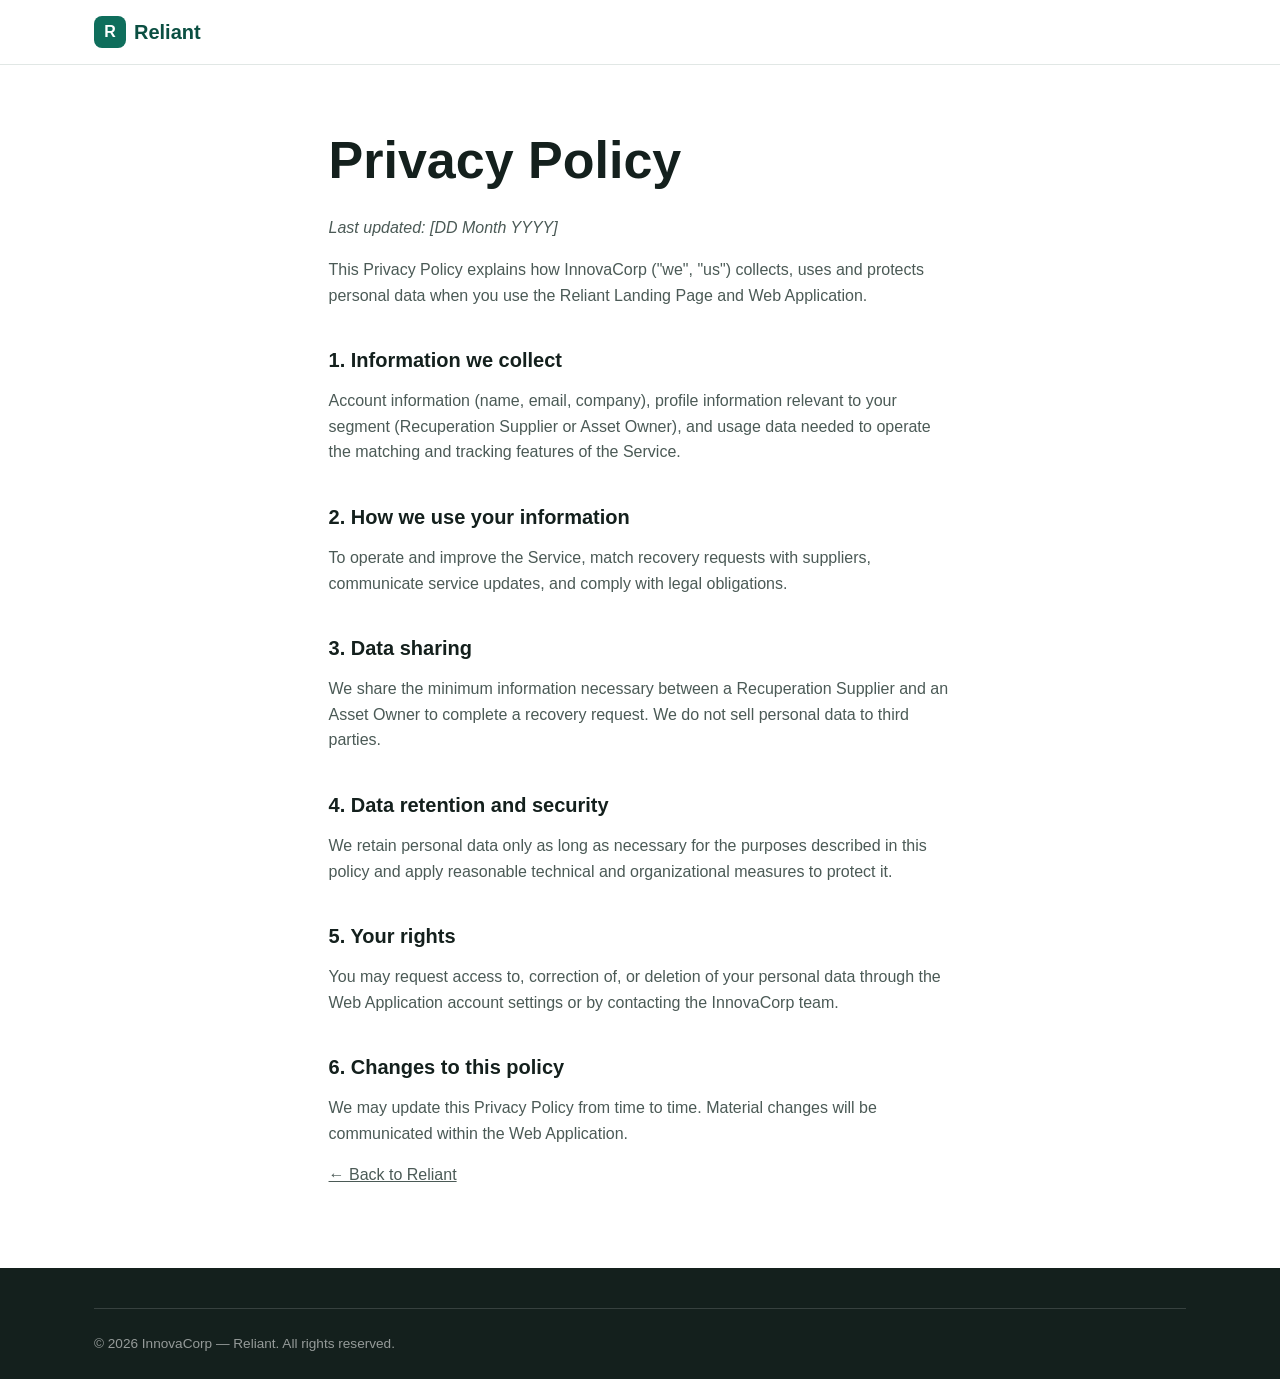
==== legal/privacy.html @ 4a05639f "chore: initialize Reliant landing page repository" ====
<!DOCTYPE html>
<html lang="en">
<head>
  <meta charset="UTF-8" />
  <meta name="viewport" content="width=device-width, initial-scale=1.0" />
  <title>Privacy Policy | Reliant</title>
  <meta name="description" content="Privacy Policy for Reliant, a product by InnovaCorp." />
  <link rel="icon" href="../assets/img/favicon.svg" type="image/svg+xml" />
  <link rel="stylesheet" href="../assets/css/styles.css" />
  <style>
    .legal-content { max-width: 70ch; margin-inline: auto; padding-block: var(--space-xl); }
    .legal-content h1 { margin-bottom: var(--space-md); }
    .legal-content h2 { font-size: 1.25rem; margin-top: var(--space-lg); }
  </style>
</head>
<body>
  <a class="skip-link" href="#main-content">Skip to main content</a>

  <header class="site-header" role="banner">
    <div class="container header-inner">
      <a href="../index.html" class="logo" aria-label="Reliant home">
        <span class="logo-mark" aria-hidden="true">R</span>
        <span class="logo-text">Reliant</span>
      </a>
    </div>
  </header>

  <main id="main-content" class="container">
    <article class="legal-content">
      <h1>Privacy Policy</h1>
      <p><em>Last updated: [DD Month YYYY]</em></p>

      <p>
        This Privacy Policy explains how InnovaCorp ("we", "us") collects, uses and protects
        personal data when you use the Reliant Landing Page and Web Application.
      </p>

      <h2>1. Information we collect</h2>
      <p>
        Account information (name, email, company), profile information relevant to your segment
        (Recuperation Supplier or Asset Owner), and usage data needed to operate the matching and
        tracking features of the Service.
      </p>

      <h2>2. How we use your information</h2>
      <p>
        To operate and improve the Service, match recovery requests with suppliers, communicate
        service updates, and comply with legal obligations.
      </p>

      <h2>3. Data sharing</h2>
      <p>
        We share the minimum information necessary between a Recuperation Supplier and an Asset
        Owner to complete a recovery request. We do not sell personal data to third parties.
      </p>

      <h2>4. Data retention and security</h2>
      <p>
        We retain personal data only as long as necessary for the purposes described in this
        policy and apply reasonable technical and organizational measures to protect it.
      </p>

      <h2>5. Your rights</h2>
      <p>
        You may request access to, correction of, or deletion of your personal data through the
        Web Application account settings or by contacting the InnovaCorp team.
      </p>

      <h2>6. Changes to this policy</h2>
      <p>
        We may update this Privacy Policy from time to time. Material changes will be
        communicated within the Web Application.
      </p>

      <p><a href="../index.html">&larr; Back to Reliant</a></p>
    </article>
  </main>

  <footer class="site-footer" role="contentinfo">
    <div class="container">
      <p class="footer-copyright">&copy; <span id="year"></span> InnovaCorp &mdash; Reliant. All rights reserved.</p>
    </div>
  </footer>

  <script src="../assets/js/script.js"></script>
</body>
</html>
---- assets/css/styles.css ----
/* =========================================================
   Reliant Landing Page — Styles
   Mobile-first, responsive CSS3
   ========================================================= */

:root {
  /* Color system */
  --color-primary: #0f6e5c;
  --color-primary-dark: #0b4f42;
  --color-primary-light: #e4f3ef;
  --color-accent: #f2a83c;
  --color-ink: #14201d;
  --color-ink-soft: #4b5a56;
  --color-surface: #ffffff;
  --color-surface-alt: #f6f8f7;
  --color-border: #e1e7e5;

  /* Typography */
  --font-base: -apple-system, BlinkMacSystemFont, "Segoe UI", Roboto, Helvetica, Arial, sans-serif;
  --fs-h1: clamp(2rem, 4vw + 1rem, 3.25rem);
  --fs-h2: clamp(1.6rem, 2vw + 1rem, 2.25rem);
  --fs-h3: 1.15rem;
  --fs-body: 1rem;

  /* Spacing */
  --space-xs: 0.5rem;
  --space-sm: 1rem;
  --space-md: 1.5rem;
  --space-lg: 2.5rem;
  --space-xl: 4rem;

  --radius: 12px;
  --shadow: 0 12px 30px rgba(15, 110, 92, 0.12);
}

/* ---------- Reset & base ---------- */
*,
*::before,
*::after {
  box-sizing: border-box;
}

html {
  scroll-behavior: smooth;
}

body {
  margin: 0;
  font-family: var(--font-base);
  font-size: var(--fs-body);
  color: var(--color-ink);
  background: var(--color-surface);
  line-height: 1.6;
}

img,
svg {
  max-width: 100%;
  display: block;
}

a {
  color: inherit;
}

ul {
  list-style: none;
  margin: 0;
  padding: 0;
}

h1,
h2,
h3 {
  line-height: 1.2;
  margin: 0 0 var(--space-sm);
}

h1 {
  font-size: var(--fs-h1);
}

h2 {
  font-size: var(--fs-h2);
}

h3 {
  font-size: var(--fs-h3);
}

p {
  margin: 0 0 var(--space-sm);
  color: var(--color-ink-soft);
}

.container {
  width: 100%;
  max-width: 1140px;
  margin-inline: auto;
  padding-inline: var(--space-md);
}

/* ---------- Accessibility helpers ---------- */
.skip-link {
  position: absolute;
  left: -999px;
  top: auto;
  background: var(--color-primary);
  color: #fff;
  padding: 0.75rem 1rem;
  border-radius: 0 0 8px 0;
  z-index: 1000;
}

.skip-link:focus {
  left: 0;
  top: 0;
}

:focus-visible {
  outline: 3px solid var(--color-accent);
  outline-offset: 2px;
}

/* ---------- Buttons ---------- */
.btn {
  display: inline-block;
  padding: 0.85rem 1.5rem;
  border-radius: 999px;
  font-weight: 600;
  text-decoration: none;
  transition: transform 0.15s ease, box-shadow 0.15s ease, background-color 0.15s ease;
  border: 2px solid transparent;
}

.btn-primary {
  background: var(--color-primary);
  color: #fff;
}

.btn-primary:hover {
  background: var(--color-primary-dark);
  transform: translateY(-1px);
}

.btn-secondary {
  background: transparent;
  color: var(--color-primary);
  border-color: var(--color-primary);
}

.btn-secondary:hover {
  background: var(--color-primary-light);
}

/* ---------- Header ---------- */
.site-header {
  position: sticky;
  top: 0;
  background: rgba(255, 255, 255, 0.92);
  backdrop-filter: blur(6px);
  border-bottom: 1px solid var(--color-border);
  z-index: 100;
}

.header-inner {
  display: flex;
  align-items: center;
  justify-content: space-between;
  padding-block: var(--space-sm);
  position: relative;
}

.logo {
  display: inline-flex;
  align-items: center;
  gap: 0.5rem;
  text-decoration: none;
  font-weight: 800;
  font-size: 1.25rem;
  color: var(--color-primary-dark);
}

.logo-mark {
  display: inline-flex;
  align-items: center;
  justify-content: center;
  width: 2rem;
  height: 2rem;
  border-radius: 8px;
  background: var(--color-primary);
  color: #fff;
  font-size: 1rem;
}

.nav-toggle {
  display: inline-flex;
  flex-direction: column;
  justify-content: center;
  gap: 5px;
  width: 40px;
  height: 40px;
  background: transparent;
  border: 1px solid var(--color-border);
  border-radius: 8px;
  cursor: pointer;
}

.nav-toggle-bar {
  width: 18px;
  height: 2px;
  background: var(--color-ink);
  margin-inline: auto;
  transition: transform 0.2s ease, opacity 0.2s ease;
}

.primary-nav {
  position: absolute;
  top: 100%;
  left: 0;
  right: 0;
  background: var(--color-surface);
  border-bottom: 1px solid var(--color-border);
  display: none;
  flex-direction: column;
  padding: var(--space-sm) var(--space-md) var(--space-md);
}

.primary-nav.is-open {
  display: flex;
}

.primary-nav ul {
  display: flex;
  flex-direction: column;
  gap: var(--space-sm);
  margin-bottom: var(--space-sm);
}

.primary-nav a:not(.btn) {
  text-decoration: none;
  color: var(--color-ink);
  font-weight: 500;
}

.nav-cta {
  align-self: flex-start;
}

/* ---------- Hero ---------- */
.hero {
  background: linear-gradient(180deg, var(--color-primary-light) 0%, #ffffff 70%);
  padding-block: var(--space-xl) var(--space-lg);
}

.hero-inner {
  display: grid;
  gap: var(--space-lg);
}

.eyebrow {
  text-transform: uppercase;
  letter-spacing: 0.08em;
  font-weight: 700;
  font-size: 0.8rem;
  color: var(--color-primary);
  margin-bottom: var(--space-xs);
}

.hero-subtitle {
  font-size: 1.05rem;
  max-width: 60ch;
}

.hero-actions {
  display: flex;
  flex-wrap: wrap;
  gap: var(--space-sm);
  margin-top: var(--space-md);
}

.hero-media {
  display: flex;
  flex-wrap: wrap;
  gap: var(--space-md);
}

.hero-card {
  background: var(--color-surface);
  border: 1px solid var(--color-border);
  border-radius: var(--radius);
  box-shadow: var(--shadow);
  padding: var(--space-md);
  flex: 1 1 200px;
}

.hero-card-label {
  display: block;
  font-size: 0.85rem;
  color: var(--color-ink-soft);
  margin-bottom: 0.25rem;
}

.hero-card-value {
  display: block;
  font-size: 1.75rem;
  font-weight: 800;
  color: var(--color-primary-dark);
}

/* ---------- Section shared ---------- */
section {
  padding-block: var(--space-xl);
}

.section-intro {
  max-width: 60ch;
  margin-bottom: var(--space-lg);
}

/* ---------- Value proposition ---------- */
.value-grid {
  display: grid;
  gap: var(--space-md);
  grid-template-columns: 1fr;
}

.value-card {
  background: var(--color-surface-alt);
  border-radius: var(--radius);
  padding: var(--space-lg);
  border: 1px solid var(--color-border);
}

.value-icon {
  display: inline-flex;
  align-items: center;
  justify-content: center;
  width: 3rem;
  height: 3rem;
  border-radius: 10px;
  background: var(--color-primary-light);
  color: var(--color-primary-dark);
  margin-bottom: var(--space-sm);
}

/* ---------- Segments ---------- */
.segments {
  background: var(--color-surface-alt);
}

.segment-grid {
  display: grid;
  gap: var(--space-md);
  grid-template-columns: 1fr;
}

.segment-card {
  background: var(--color-surface);
  border: 1px solid var(--color-border);
  border-radius: var(--radius);
  padding: var(--space-lg);
  box-shadow: var(--shadow);
  display: flex;
  flex-direction: column;
}

.segment-tag {
  display: inline-block;
  align-self: flex-start;
  background: var(--color-primary-light);
  color: var(--color-primary-dark);
  font-weight: 700;
  font-size: 0.75rem;
  text-transform: uppercase;
  letter-spacing: 0.05em;
  padding: 0.35rem 0.75rem;
  border-radius: 999px;
  margin-bottom: var(--space-sm);
}

.segment-benefits {
  margin-bottom: var(--space-md);
}

.segment-benefits li {
  position: relative;
  padding-left: 1.5rem;
  margin-bottom: 0.5rem;
  color: var(--color-ink-soft);
}

.segment-benefits li::before {
  content: "";
  position: absolute;
  left: 0;
  top: 0.55em;
  width: 8px;
  height: 8px;
  border-radius: 50%;
  background: var(--color-accent);
}

.segment-card .btn {
  margin-top: auto;
  align-self: flex-start;
}

.segment-card.is-highlighted {
  border-color: var(--color-accent);
  box-shadow: 0 0 0 3px rgba(242, 168, 60, 0.35), var(--shadow);
  transition: box-shadow 0.3s ease, border-color 0.3s ease;
}

/* ---------- How it works ---------- */
.steps {
  display: grid;
  gap: var(--space-md);
  grid-template-columns: 1fr;
  counter-reset: step;
}

.step {
  background: var(--color-surface-alt);
  border-radius: var(--radius);
  padding: var(--space-lg);
  border: 1px solid var(--color-border);
}

.step-number {
  display: inline-flex;
  align-items: center;
  justify-content: center;
  width: 2.25rem;
  height: 2.25rem;
  border-radius: 50%;
  background: var(--color-primary);
  color: #fff;
  font-weight: 700;
  margin-bottom: var(--space-sm);
}

/* ---------- Contact CTA ---------- */
.contact-cta {
  background: var(--color-primary-dark);
  color: #fff;
  text-align: center;
}

.contact-cta h2 {
  color: #fff;
}

.contact-cta p {
  color: rgba(255, 255, 255, 0.85);
}

.contact-cta-inner {
  display: flex;
  flex-direction: column;
  align-items: center;
}

.contact-cta .hero-actions {
  justify-content: center;
}

.contact-cta .btn-secondary {
  color: #fff;
  border-color: #fff;
}

.contact-cta .btn-secondary:hover {
  background: rgba(255, 255, 255, 0.12);
}

/* ---------- Footer ---------- */
.site-footer {
  background: var(--color-ink);
  color: rgba(255, 255, 255, 0.75);
  padding-block: var(--space-lg) var(--space-md);
}

.footer-inner {
  display: grid;
  gap: var(--space-lg);
  margin-bottom: var(--space-md);
}

.footer-brand {
  display: flex;
  flex-wrap: wrap;
  align-items: center;
  gap: 0.5rem;
  color: #fff;
  font-weight: 700;
}

.footer-brand p {
  width: 100%;
  color: rgba(255, 255, 255, 0.6);
  font-weight: 400;
  margin: 0;
}

.footer-nav ul,
.footer-legal ul {
  display: flex;
  flex-direction: column;
  gap: 0.5rem;
}

.footer-nav a,
.footer-legal a {
  text-decoration: none;
  color: rgba(255, 255, 255, 0.75);
}

.footer-nav a:hover,
.footer-legal a:hover {
  color: #fff;
}

.footer-copyright {
  border-top: 1px solid rgba(255, 255, 255, 0.15);
  padding-top: var(--space-md);
  font-size: 0.85rem;
  margin: 0;
  color: rgba(255, 255, 255, 0.55);
}

/* =========================================================
   Responsive breakpoints
   ========================================================= */

@media (min-width: 640px) {
  .value-grid {
    grid-template-columns: repeat(2, 1fr);
  }

  .steps {
    grid-template-columns: repeat(2, 1fr);
  }
}

@media (min-width: 768px) {
  .nav-toggle {
    display: none;
  }

  .primary-nav {
    position: static;
    display: flex !important;
    flex-direction: row;
    align-items: center;
    gap: var(--space-lg);
    background: transparent;
    border: none;
    padding: 0;
  }

  .primary-nav ul {
    flex-direction: row;
    margin-bottom: 0;
  }

  .footer-inner {
    grid-template-columns: 2fr 1fr 1fr;
  }
}

@media (min-width: 900px) {
  .hero-inner {
    grid-template-columns: 1.1fr 0.9fr;
    align-items: center;
  }

  .value-grid {
    grid-template-columns: repeat(3, 1fr);
  }

  .segment-grid {
    grid-template-columns: repeat(2, 1fr);
  }

  .steps {
    grid-template-columns: repeat(4, 1fr);
  }
}
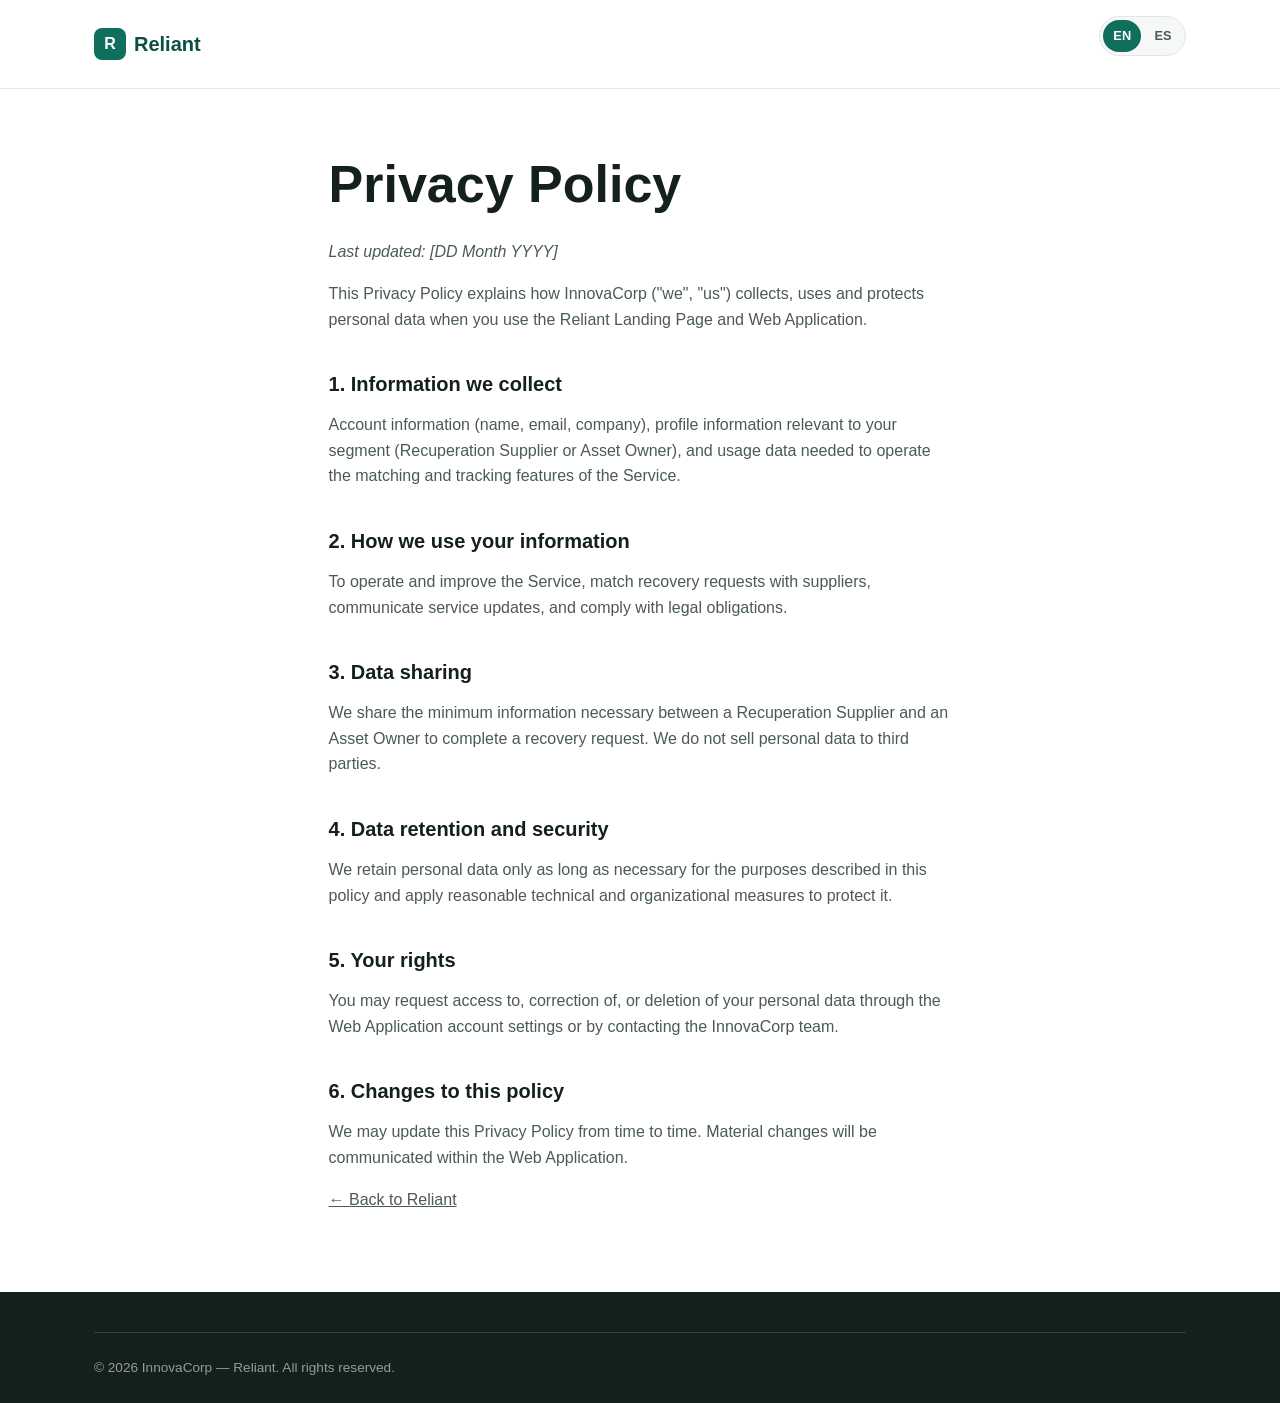
==== commit 9edfcb8b: "feat(i18n): add English and Spanish internationalization" ====
--- a/legal/privacy.html
+++ b/legal/privacy.html
@@ -3,8 +3,8 @@
 <head>
   <meta charset="UTF-8" />
   <meta name="viewport" content="width=device-width, initial-scale=1.0" />
-  <title>Privacy Policy | Reliant</title>
-  <meta name="description" content="Privacy Policy for Reliant, a product by InnovaCorp." />
+  <title data-i18n="meta.privacy.title">Privacy Policy | Reliant</title>
+  <meta name="description" data-i18n-content="meta.privacy.description" content="Privacy Policy for Reliant, a product by InnovaCorp." />
   <link rel="icon" href="../assets/img/favicon.svg" type="image/svg+xml" />
   <link rel="stylesheet" href="../assets/css/styles.css" />
   <style>
@@ -14,74 +14,79 @@
   </style>
 </head>
 <body>
-  <a class="skip-link" href="#main-content">Skip to main content</a>
+  <a class="skip-link" href="#main-content" data-i18n="accessibility.skip">Skip to main content</a>
 
   <header class="site-header" role="banner">
     <div class="container header-inner">
-      <a href="../index.html" class="logo" aria-label="Reliant home">
+      <a href="../index.html" class="logo" aria-label="Reliant home" data-i18n-aria-label="accessibility.home">
         <span class="logo-mark" aria-hidden="true">R</span>
         <span class="logo-text">Reliant</span>
       </a>
+      <div class="language-switcher" role="group" aria-label="Language selector" data-i18n-aria-label="accessibility.language">
+        <button type="button" data-language="en" aria-pressed="false">EN</button>
+        <button type="button" data-language="es" aria-pressed="false">ES</button>
+      </div>
     </div>
   </header>
 
   <main id="main-content" class="container">
     <article class="legal-content">
-      <h1>Privacy Policy</h1>
-      <p><em>Last updated: [DD Month YYYY]</em></p>
+      <h1 data-i18n="privacy.title">Privacy Policy</h1>
+      <p><em data-i18n="legal.updated">Last updated: [DD Month YYYY]</em></p>
 
-      <p>
+      <p data-i18n="privacy.intro">
         This Privacy Policy explains how InnovaCorp ("we", "us") collects, uses and protects
         personal data when you use the Reliant Landing Page and Web Application.
       </p>
 
-      <h2>1. Information we collect</h2>
-      <p>
+      <h2 data-i18n="privacy.section1.title">1. Information we collect</h2>
+      <p data-i18n="privacy.section1.body">
         Account information (name, email, company), profile information relevant to your segment
         (Recuperation Supplier or Asset Owner), and usage data needed to operate the matching and
         tracking features of the Service.
       </p>
 
-      <h2>2. How we use your information</h2>
-      <p>
+      <h2 data-i18n="privacy.section2.title">2. How we use your information</h2>
+      <p data-i18n="privacy.section2.body">
         To operate and improve the Service, match recovery requests with suppliers, communicate
         service updates, and comply with legal obligations.
       </p>
 
-      <h2>3. Data sharing</h2>
-      <p>
+      <h2 data-i18n="privacy.section3.title">3. Data sharing</h2>
+      <p data-i18n="privacy.section3.body">
         We share the minimum information necessary between a Recuperation Supplier and an Asset
         Owner to complete a recovery request. We do not sell personal data to third parties.
       </p>
 
-      <h2>4. Data retention and security</h2>
-      <p>
+      <h2 data-i18n="privacy.section4.title">4. Data retention and security</h2>
+      <p data-i18n="privacy.section4.body">
         We retain personal data only as long as necessary for the purposes described in this
         policy and apply reasonable technical and organizational measures to protect it.
       </p>
 
-      <h2>5. Your rights</h2>
-      <p>
+      <h2 data-i18n="privacy.section5.title">5. Your rights</h2>
+      <p data-i18n="privacy.section5.body">
         You may request access to, correction of, or deletion of your personal data through the
         Web Application account settings or by contacting the InnovaCorp team.
       </p>
 
-      <h2>6. Changes to this policy</h2>
-      <p>
+      <h2 data-i18n="privacy.section6.title">6. Changes to this policy</h2>
+      <p data-i18n="privacy.section6.body">
         We may update this Privacy Policy from time to time. Material changes will be
         communicated within the Web Application.
       </p>
 
-      <p><a href="../index.html">&larr; Back to Reliant</a></p>
+      <p><a href="../index.html" data-i18n="legal.back">&larr; Back to Reliant</a></p>
     </article>
   </main>
 
   <footer class="site-footer" role="contentinfo">
     <div class="container">
-      <p class="footer-copyright">&copy; <span id="year"></span> InnovaCorp &mdash; Reliant. All rights reserved.</p>
+      <p class="footer-copyright">&copy; <span id="year"></span> <span data-i18n="footer.copyright">InnovaCorp &mdash; Reliant. All rights reserved.</span></p>
     </div>
   </footer>
 
+  <script src="../assets/js/i18n.js"></script>
   <script src="../assets/js/script.js"></script>
 </body>
 </html>
--- a/assets/css/styles.css
+++ b/assets/css/styles.css
@@ -245,6 +245,40 @@
 
 .nav-cta {
   align-self: flex-start;
+}
+
+.language-switcher {
+  display: inline-flex;
+  align-items: center;
+  gap: 0.2rem;
+  width: fit-content;
+  margin-bottom: var(--space-sm);
+  padding: 0.2rem;
+  background: var(--color-surface-alt);
+  border: 1px solid var(--color-border);
+  border-radius: 999px;
+}
+
+.language-switcher button {
+  min-width: 2.35rem;
+  padding: 0.35rem 0.55rem;
+  border: 0;
+  border-radius: 999px;
+  background: transparent;
+  color: var(--color-ink-soft);
+  font: inherit;
+  font-size: 0.8rem;
+  font-weight: 700;
+  cursor: pointer;
+}
+
+.language-switcher button:hover {
+  color: var(--color-primary-dark);
+}
+
+.language-switcher button.is-active {
+  background: var(--color-primary);
+  color: #fff;
 }
 
 /* ---------- Hero ---------- */
@@ -564,6 +598,10 @@
     margin-bottom: 0;
   }
 
+  .primary-nav .language-switcher {
+    margin-bottom: 0;
+  }
+
   .footer-inner {
     grid-template-columns: 2fr 1fr 1fr;
   }
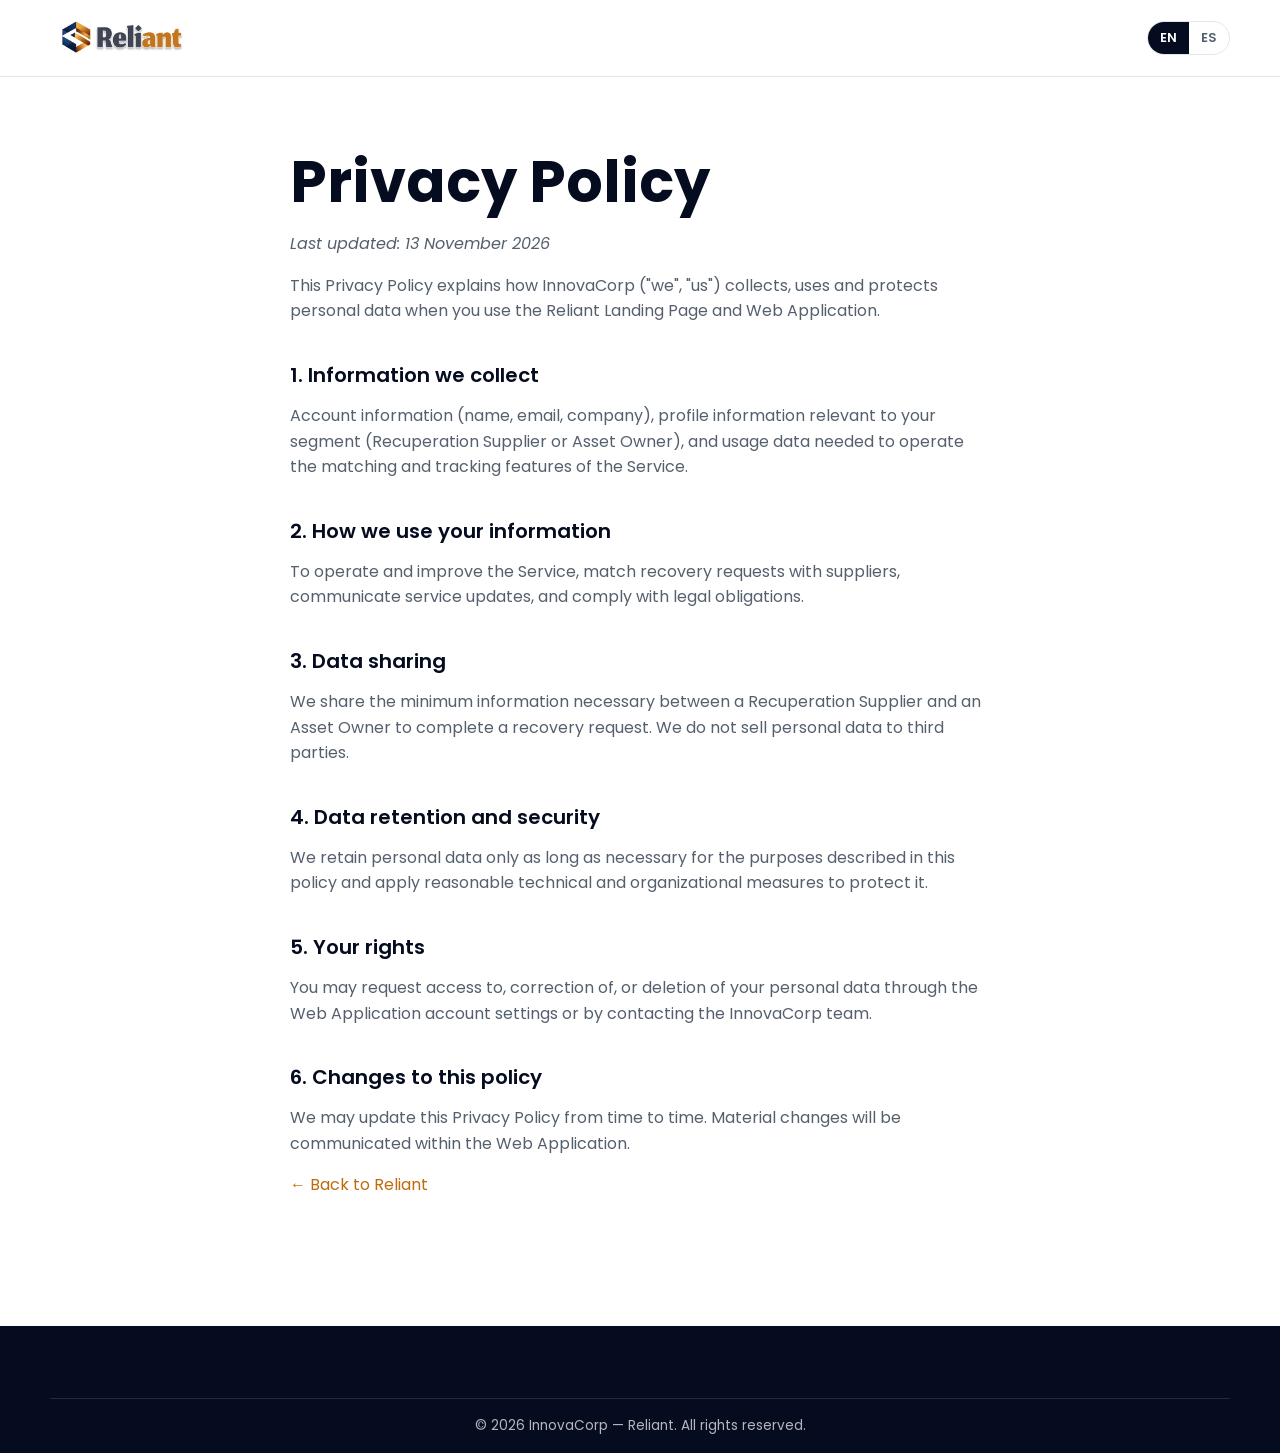
==== commit 60a2430e: "feat(landing): redesign landing page with InnovaCorp visual identity - Poppins typography, navy/oran" ====
--- a/legal/privacy.html
+++ b/legal/privacy.html
@@ -6,12 +6,8 @@
   <title data-i18n="meta.privacy.title">Privacy Policy | Reliant</title>
   <meta name="description" data-i18n-content="meta.privacy.description" content="Privacy Policy for Reliant, a product by InnovaCorp." />
   <link rel="icon" href="../assets/img/favicon.svg" type="image/svg+xml" />
+  <link href="https://fonts.googleapis.com/css2?family=Poppins:wght@300;400;500;600;700&display=swap" rel="stylesheet" />
   <link rel="stylesheet" href="../assets/css/styles.css" />
-  <style>
-    .legal-content { max-width: 70ch; margin-inline: auto; padding-block: var(--space-xl); }
-    .legal-content h1 { margin-bottom: var(--space-md); }
-    .legal-content h2 { font-size: 1.25rem; margin-top: var(--space-lg); }
-  </style>
 </head>
 <body>
   <a class="skip-link" href="#main-content" data-i18n="accessibility.skip">Skip to main content</a>
@@ -19,8 +15,7 @@
   <header class="site-header" role="banner">
     <div class="container header-inner">
       <a href="../index.html" class="logo" aria-label="Reliant home" data-i18n-aria-label="accessibility.home">
-        <span class="logo-mark" aria-hidden="true">R</span>
-        <span class="logo-text">Reliant</span>
+        <img src="../assets/img/logo.png" alt="Reliant" class="logo-img" width="150" height="46" />
       </a>
       <div class="language-switcher" role="group" aria-label="Language selector" data-i18n-aria-label="accessibility.language">
         <button type="button" data-language="en" aria-pressed="false">EN</button>
@@ -81,7 +76,7 @@
   </main>
 
   <footer class="site-footer" role="contentinfo">
-    <div class="container">
+    <div class="container footer-bottom">
       <p class="footer-copyright">&copy; <span id="year"></span> <span data-i18n="footer.copyright">InnovaCorp &mdash; Reliant. All rights reserved.</span></p>
     </div>
   </footer>
--- a/assets/css/styles.css
+++ b/assets/css/styles.css
@@ -1,627 +1,329 @@
 /* =========================================================
-   Reliant Landing Page — Styles
-   Mobile-first, responsive CSS3
+   Reliant Landing Page — styles.css
+   Visual identity: Poppins, navy (#060C1F) + orange (#BF6B0C)
    ========================================================= */
 
 :root {
-  /* Color system */
-  --color-primary: #0f6e5c;
-  --color-primary-dark: #0b4f42;
-  --color-primary-light: #e4f3ef;
-  --color-accent: #f2a83c;
-  --color-ink: #14201d;
-  --color-ink-soft: #4b5a56;
+  --color-primary: #060c1f;
+  --color-primary-soft: #0f1a3a;
+  --color-accent: #bf6b0c;
+  --color-accent-dark: #9a5609;
+  --color-accent-light: #fdf3e6;
+  --color-ink: #222222;
+  --color-ink-soft: #55606e;
   --color-surface: #ffffff;
-  --color-surface-alt: #f6f8f7;
-  --color-border: #e1e7e5;
-
-  /* Typography */
-  --font-base: -apple-system, BlinkMacSystemFont, "Segoe UI", Roboto, Helvetica, Arial, sans-serif;
-  --fs-h1: clamp(2rem, 4vw + 1rem, 3.25rem);
-  --fs-h2: clamp(1.6rem, 2vw + 1rem, 2.25rem);
+  --color-surface-alt: #f4f5f8;
+  --color-border: #e3e6ec;
+
+  --font-base: "Poppins", -apple-system, BlinkMacSystemFont, "Segoe UI", Roboto, Helvetica, Arial, sans-serif;
+  --fs-h1: clamp(2.2rem, 4.2vw + 1rem, 3.6rem);
+  --fs-h2: clamp(1.6rem, 2vw + 1rem, 2.35rem);
   --fs-h3: 1.15rem;
   --fs-body: 1rem;
 
-  /* Spacing */
   --space-xs: 0.5rem;
   --space-sm: 1rem;
   --space-md: 1.5rem;
   --space-lg: 2.5rem;
-  --space-xl: 4rem;
-
-  --radius: 12px;
-  --shadow: 0 12px 30px rgba(15, 110, 92, 0.12);
+  --space-xl: 4.5rem;
+
+  --radius: 16px;
+  --radius-sm: 10px;
+  --shadow: 0 10px 30px rgba(6, 12, 31, 0.12);
+  --shadow-soft: 0 4px 14px rgba(6, 12, 31, 0.08);
+  --header-height: 76px;
 }
 
 /* ---------- Reset & base ---------- */
 *,
 *::before,
-*::after {
-  box-sizing: border-box;
-}
-
-html {
-  scroll-behavior: smooth;
-}
+*::after { box-sizing: border-box; }
+
+html { scroll-behavior: smooth; scroll-padding-top: calc(var(--header-height) + 12px); }
 
 body {
   margin: 0;
   font-family: var(--font-base);
   font-size: var(--fs-body);
+  line-height: 1.6;
   color: var(--color-ink);
   background: var(--color-surface);
-  line-height: 1.6;
-}
-
-img,
-svg {
-  max-width: 100%;
-  display: block;
-}
-
-a {
-  color: inherit;
-}
-
-ul {
-  list-style: none;
-  margin: 0;
-  padding: 0;
-}
-
-h1,
-h2,
-h3 {
-  line-height: 1.2;
-  margin: 0 0 var(--space-sm);
-}
-
-h1 {
-  font-size: var(--fs-h1);
-}
-
-h2 {
-  font-size: var(--fs-h2);
-}
-
-h3 {
-  font-size: var(--fs-h3);
-}
-
-p {
-  margin: 0 0 var(--space-sm);
-  color: var(--color-ink-soft);
-}
-
-.container {
-  width: 100%;
-  max-width: 1140px;
-  margin-inline: auto;
-  padding-inline: var(--space-md);
-}
-
-/* ---------- Accessibility helpers ---------- */
+  -webkit-font-smoothing: antialiased;
+}
+
+img { max-width: 100%; height: auto; display: block; }
+a { color: var(--color-accent); text-decoration: none; }
+a:hover { color: var(--color-accent-dark); }
+ul, ol { margin: 0; padding: 0; }
+
+h1, h2, h3 { margin: 0 0 var(--space-sm); line-height: 1.15; color: var(--color-primary); font-weight: 600; }
+h1 { font-size: var(--fs-h1); font-weight: 700; }
+h2 { font-size: var(--fs-h2); }
+h3 { font-size: var(--fs-h3); }
+p { margin: 0 0 var(--space-sm); color: var(--color-ink-soft); }
+
+.container { width: min(1180px, 100% - 2rem); margin-inline: auto; }
+
+/* ---------- Accessibility ---------- */
 .skip-link {
-  position: absolute;
-  left: -999px;
-  top: auto;
-  background: var(--color-primary);
-  color: #fff;
-  padding: 0.75rem 1rem;
-  border-radius: 0 0 8px 0;
-  z-index: 1000;
-}
-
-.skip-link:focus {
-  left: 0;
-  top: 0;
-}
-
-:focus-visible {
-  outline: 3px solid var(--color-accent);
-  outline-offset: 2px;
-}
+  position: absolute; top: -100px; left: 1rem;
+  background: var(--color-primary); color: #fff;
+  padding: 0.6rem 1rem; border-radius: var(--radius-sm); z-index: 1000;
+}
+.skip-link:focus { top: 1rem; color: #fff; }
+:focus-visible { outline: 3px solid var(--color-accent); outline-offset: 3px; }
 
 /* ---------- Buttons ---------- */
 .btn {
-  display: inline-block;
-  padding: 0.85rem 1.5rem;
-  border-radius: 999px;
-  font-weight: 600;
-  text-decoration: none;
-  transition: transform 0.15s ease, box-shadow 0.15s ease, background-color 0.15s ease;
-  border: 2px solid transparent;
-}
-
-.btn-primary {
-  background: var(--color-primary);
-  color: #fff;
-}
-
-.btn-primary:hover {
-  background: var(--color-primary-dark);
-  transform: translateY(-1px);
-}
-
-.btn-secondary {
-  background: transparent;
-  color: var(--color-primary);
-  border-color: var(--color-primary);
-}
-
-.btn-secondary:hover {
-  background: var(--color-primary-light);
-}
+  display: inline-flex; align-items: center; justify-content: center; gap: 0.5rem;
+  padding: 0.85rem 1.6rem; border-radius: 14px; font-weight: 600; font-size: 0.98rem;
+  border: 2px solid transparent; cursor: pointer; transition: transform 0.2s, box-shadow 0.2s, background 0.2s, color 0.2s;
+  text-align: center;
+}
+.btn:hover { transform: translateY(-2px); }
+.btn-sm { padding: 0.55rem 1.1rem; font-size: 0.9rem; border-radius: 12px; }
+.btn-primary { background: var(--color-primary); color: #fff; box-shadow: var(--shadow-soft); }
+.btn-primary:hover { background: var(--color-primary-soft); color: #fff; box-shadow: var(--shadow); }
+.btn-outline { background: transparent; color: var(--color-primary); border-color: var(--color-primary); }
+.btn-outline:hover { background: var(--color-primary); color: #fff; }
+.btn-ghost { background: transparent; color: var(--color-primary); }
+.btn-ghost:hover { color: var(--color-accent); }
+.btn-light { background: #fff; color: var(--color-primary); }
+.btn-light:hover { background: var(--color-accent-light); color: var(--color-primary); }
 
 /* ---------- Header ---------- */
 .site-header {
-  position: sticky;
-  top: 0;
-  background: rgba(255, 255, 255, 0.92);
-  backdrop-filter: blur(6px);
+  position: sticky; top: 0; z-index: 100;
+  background: rgba(255, 255, 255, 0.96); backdrop-filter: blur(8px);
   border-bottom: 1px solid var(--color-border);
-  z-index: 100;
-}
-
-.header-inner {
-  display: flex;
-  align-items: center;
-  justify-content: space-between;
-  padding-block: var(--space-sm);
-  position: relative;
-}
-
-.logo {
-  display: inline-flex;
-  align-items: center;
-  gap: 0.5rem;
-  text-decoration: none;
-  font-weight: 800;
-  font-size: 1.25rem;
-  color: var(--color-primary-dark);
-}
-
+}
+.header-inner { min-height: var(--header-height); display: flex; align-items: center; justify-content: space-between; gap: var(--space-md); }
+.logo { display: inline-flex; align-items: center; gap: 0.6rem; color: var(--color-primary); font-weight: 700; }
+.logo-img { width: 150px; height: auto; }
 .logo-mark {
-  display: inline-flex;
-  align-items: center;
-  justify-content: center;
-  width: 2rem;
-  height: 2rem;
-  border-radius: 8px;
-  background: var(--color-primary);
-  color: #fff;
-  font-size: 1rem;
-}
-
-.nav-toggle {
-  display: inline-flex;
-  flex-direction: column;
-  justify-content: center;
-  gap: 5px;
-  width: 40px;
-  height: 40px;
-  background: transparent;
-  border: 1px solid var(--color-border);
-  border-radius: 8px;
-  cursor: pointer;
-}
-
-.nav-toggle-bar {
-  width: 18px;
-  height: 2px;
-  background: var(--color-ink);
-  margin-inline: auto;
-  transition: transform 0.2s ease, opacity 0.2s ease;
-}
-
-.primary-nav {
-  position: absolute;
-  top: 100%;
-  left: 0;
-  right: 0;
-  background: var(--color-surface);
-  border-bottom: 1px solid var(--color-border);
-  display: none;
-  flex-direction: column;
-  padding: var(--space-sm) var(--space-md) var(--space-md);
-}
-
-.primary-nav.is-open {
-  display: flex;
-}
-
-.primary-nav ul {
-  display: flex;
-  flex-direction: column;
-  gap: var(--space-sm);
-  margin-bottom: var(--space-sm);
-}
-
-.primary-nav a:not(.btn) {
-  text-decoration: none;
-  color: var(--color-ink);
-  font-weight: 500;
-}
-
-.nav-cta {
-  align-self: flex-start;
-}
-
-.language-switcher {
-  display: inline-flex;
-  align-items: center;
-  gap: 0.2rem;
-  width: fit-content;
-  margin-bottom: var(--space-sm);
-  padding: 0.2rem;
-  background: var(--color-surface-alt);
-  border: 1px solid var(--color-border);
-  border-radius: 999px;
-}
-
+  display: inline-grid; place-items: center; width: 38px; height: 38px; border-radius: 10px;
+  background: var(--color-primary); color: #fff; font-weight: 700;
+}
+.logo-text { font-size: 1.25rem; letter-spacing: 0.01em; }
+
+.primary-nav { display: flex; align-items: center; gap: var(--space-lg); }
+.nav-list { display: flex; gap: 1.8rem; list-style: none; }
+.nav-list a { color: var(--color-ink); font-weight: 500; font-size: 0.98rem; position: relative; }
+.nav-list a::after {
+  content: ""; position: absolute; left: 0; right: 0; bottom: -6px; height: 2px;
+  background: var(--color-accent); transform: scaleX(0); transition: transform 0.2s; transform-origin: left;
+}
+.nav-list a:hover { color: var(--color-primary); }
+.nav-list a:hover::after { transform: scaleX(1); }
+.nav-actions { display: flex; align-items: center; gap: 0.75rem; }
+
+.language-switcher { display: inline-flex; border: 1px solid var(--color-border); border-radius: 999px; overflow: hidden; }
 .language-switcher button {
-  min-width: 2.35rem;
-  padding: 0.35rem 0.55rem;
-  border: 0;
-  border-radius: 999px;
-  background: transparent;
-  color: var(--color-ink-soft);
-  font: inherit;
-  font-size: 0.8rem;
-  font-weight: 700;
-  cursor: pointer;
-}
-
-.language-switcher button:hover {
-  color: var(--color-primary-dark);
-}
-
-.language-switcher button.is-active {
-  background: var(--color-primary);
-  color: #fff;
-}
+  border: 0; background: transparent; padding: 0.35rem 0.75rem; font: inherit; font-size: 0.8rem; font-weight: 600;
+  color: var(--color-ink-soft); cursor: pointer;
+}
+.language-switcher button.is-active { background: var(--color-primary); color: #fff; }
+
+.nav-toggle { display: none; background: none; border: 0; padding: 0.5rem; cursor: pointer; }
+.nav-toggle span { display: block; width: 26px; height: 3px; margin: 5px 0; background: var(--color-primary); border-radius: 2px; }
 
 /* ---------- Hero ---------- */
-.hero {
-  background: linear-gradient(180deg, var(--color-primary-light) 0%, #ffffff 70%);
-  padding-block: var(--space-xl) var(--space-lg);
-}
-
-.hero-inner {
-  display: grid;
-  gap: var(--space-lg);
-}
-
-.eyebrow {
-  text-transform: uppercase;
-  letter-spacing: 0.08em;
-  font-weight: 700;
-  font-size: 0.8rem;
-  color: var(--color-primary);
-  margin-bottom: var(--space-xs);
-}
-
-.hero-subtitle {
-  font-size: 1.05rem;
-  max-width: 60ch;
-}
-
-.hero-actions {
-  display: flex;
-  flex-wrap: wrap;
-  gap: var(--space-sm);
-  margin-top: var(--space-md);
-}
-
-.hero-media {
-  display: flex;
-  flex-wrap: wrap;
-  gap: var(--space-md);
-}
-
-.hero-card {
-  background: var(--color-surface);
-  border: 1px solid var(--color-border);
-  border-radius: var(--radius);
-  box-shadow: var(--shadow);
-  padding: var(--space-md);
-  flex: 1 1 200px;
-}
-
-.hero-card-label {
-  display: block;
-  font-size: 0.85rem;
-  color: var(--color-ink-soft);
-  margin-bottom: 0.25rem;
-}
-
-.hero-card-value {
-  display: block;
-  font-size: 1.75rem;
-  font-weight: 800;
-  color: var(--color-primary-dark);
-}
-
-/* ---------- Section shared ---------- */
-section {
-  padding-block: var(--space-xl);
-}
-
-.section-intro {
-  max-width: 60ch;
-  margin-bottom: var(--space-lg);
-}
-
-/* ---------- Value proposition ---------- */
-.value-grid {
-  display: grid;
-  gap: var(--space-md);
-  grid-template-columns: 1fr;
-}
-
-.value-card {
-  background: var(--color-surface-alt);
-  border-radius: var(--radius);
-  padding: var(--space-lg);
-  border: 1px solid var(--color-border);
-}
-
-.value-icon {
-  display: inline-flex;
-  align-items: center;
-  justify-content: center;
-  width: 3rem;
-  height: 3rem;
-  border-radius: 10px;
-  background: var(--color-primary-light);
-  color: var(--color-primary-dark);
-  margin-bottom: var(--space-sm);
-}
+.hero { position: relative; min-height: 600px; overflow: hidden; background: #fff; display: flex; align-items: center; }
+.hero-img { position: absolute; inset: 0; width: 100%; height: 100%; object-fit: cover; object-position: 70% center; }
+.hero-overlay {
+  position: absolute; inset: 0;
+  background: linear-gradient(to right, #fff 0%, rgba(255,255,255,0.98) 25%, rgba(255,255,255,0.9) 42%, rgba(255,255,255,0.5) 58%, rgba(255,255,255,0) 75%);
+}
+.hero-content { position: relative; z-index: 2; padding-block: var(--space-xl); }
+.hero-text { max-width: 620px; }
+.eyebrow, .kicker {
+  display: inline-block; margin-bottom: 0.9rem; font-size: 0.8rem; font-weight: 600; letter-spacing: 0.14em; text-transform: uppercase; color: var(--color-accent);
+}
+.kicker-light { color: #f0a85a; }
+.hero h1 span { color: var(--color-accent); }
+.hero-subtitle { font-size: 1.15rem; color: var(--color-ink); max-width: 560px; }
+.hero-actions { display: flex; flex-wrap: wrap; gap: 0.9rem; margin: var(--space-md) 0; }
+.hero-metrics { display: flex; flex-wrap: wrap; gap: 1.6rem; list-style: none; margin-top: var(--space-lg); }
+.hero-metrics li { display: flex; flex-direction: column; min-width: 130px; }
+.hero-metrics strong { font-size: 1.6rem; color: var(--color-primary); line-height: 1.1; }
+.hero-metrics span { font-size: 0.85rem; color: var(--color-ink-soft); }
+
+/* ---------- Highlights (flip cards) ---------- */
+.highlights { padding-block: var(--space-xl) var(--space-lg); }
+.highlights-grid { display: grid; grid-template-columns: repeat(3, 1fr); gap: var(--space-md); }
+.flip-card { perspective: 1200px; height: 220px; cursor: default; }
+.flip-inner { position: relative; width: 100%; height: 100%; transition: transform 0.7s; transform-style: preserve-3d; }
+.flip-card:hover .flip-inner, .flip-card:focus-visible .flip-inner { transform: rotateY(180deg); }
+.flip-front, .flip-back {
+  position: absolute; inset: 0; backface-visibility: hidden; border-radius: var(--radius);
+  display: flex; flex-direction: column; align-items: center; justify-content: center; text-align: center; padding: var(--space-md);
+}
+.flip-front { background: var(--color-surface-alt); border: 1px solid var(--color-border); }
+.flip-front img { width: 64px; height: 64px; margin-bottom: 0.9rem; }
+.flip-front p { margin: 0; color: var(--color-ink); font-weight: 500; }
+.flip-back { background: var(--color-primary); transform: rotateY(180deg); }
+.flip-back h3 { color: #fff; margin: 0; letter-spacing: 0.06em; text-transform: uppercase; font-size: 1.1rem; }
+
+/* ---------- Sections ---------- */
+.section { padding-block: var(--space-xl); }
+.section-alt { background: var(--color-surface-alt); }
+.section-dark { background: var(--color-primary); color: #fff; }
+.section-dark h2, .section-dark h3 { color: #fff; }
+.section-dark p { color: rgba(255,255,255,0.78); }
+.section-heading { max-width: 760px; margin: 0 auto var(--space-lg); text-align: center; }
+.section-heading h2 { margin-bottom: 0.6rem; }
+
+/* ---------- Services ---------- */
+.services-grid { display: grid; grid-template-columns: repeat(4, 1fr); gap: var(--space-md); }
+.service-card {
+  background: var(--color-primary); color: #fff; border-radius: var(--radius); padding: var(--space-md);
+  border-top: 5px solid var(--color-accent); min-height: 190px; transition: transform 0.2s, box-shadow 0.2s;
+}
+.service-card:hover { transform: translateY(-4px); box-shadow: var(--shadow); }
+.service-card h3 { color: #fff; text-transform: uppercase; letter-spacing: 0.08em; font-size: 1rem; }
+.service-card p { color: rgba(255,255,255,0.82); margin: 0; font-size: 0.95rem; }
+
+/* ---------- Why Reliant ---------- */
+.why-grid { display: grid; grid-template-columns: 1fr 1.1fr; gap: var(--space-xl); align-items: center; }
+.why-media { margin: 0; border-radius: var(--radius); overflow: hidden; box-shadow: var(--shadow); aspect-ratio: 1 / 1; }
+.why-media img { width: 100%; height: 100%; object-fit: cover; }
+.check-list { list-style: none; display: grid; gap: 0.75rem; margin-top: var(--space-md); }
+.check-list li { display: flex; align-items: center; gap: 0.75rem; font-weight: 500; color: var(--color-ink); }
+.check-list img { width: 28px; height: 28px; flex: 0 0 28px; }
+.check-list-sm { gap: 0.5rem; margin-top: 0; }
+.check-list-sm li { font-size: 0.92rem; font-weight: 400; }
+.check-list-sm img { width: 20px; height: 20px; flex-basis: 20px; }
 
 /* ---------- Segments ---------- */
-.segments {
-  background: var(--color-surface-alt);
-}
-
-.segment-grid {
-  display: grid;
-  gap: var(--space-md);
-  grid-template-columns: 1fr;
-}
-
+.segments-grid { display: grid; grid-template-columns: repeat(2, 1fr); gap: var(--space-md); }
 .segment-card {
-  background: var(--color-surface);
-  border: 1px solid var(--color-border);
-  border-radius: var(--radius);
-  padding: var(--space-lg);
-  box-shadow: var(--shadow);
-  display: flex;
-  flex-direction: column;
-}
-
-.segment-tag {
-  display: inline-block;
-  align-self: flex-start;
-  background: var(--color-primary-light);
-  color: var(--color-primary-dark);
-  font-weight: 700;
-  font-size: 0.75rem;
-  text-transform: uppercase;
-  letter-spacing: 0.05em;
-  padding: 0.35rem 0.75rem;
-  border-radius: 999px;
-  margin-bottom: var(--space-sm);
-}
-
-.segment-benefits {
-  margin-bottom: var(--space-md);
-}
-
-.segment-benefits li {
-  position: relative;
-  padding-left: 1.5rem;
-  margin-bottom: 0.5rem;
-  color: var(--color-ink-soft);
-}
-
-.segment-benefits li::before {
-  content: "";
-  position: absolute;
-  left: 0;
-  top: 0.55em;
-  width: 8px;
-  height: 8px;
-  border-radius: 50%;
-  background: var(--color-accent);
-}
-
-.segment-card .btn {
-  margin-top: auto;
-  align-self: flex-start;
-}
-
-.segment-card.is-highlighted {
-  border-color: var(--color-accent);
-  box-shadow: 0 0 0 3px rgba(242, 168, 60, 0.35), var(--shadow);
-  transition: box-shadow 0.3s ease, border-color 0.3s ease;
-}
-
-/* ---------- How it works ---------- */
-.steps {
-  display: grid;
-  gap: var(--space-md);
-  grid-template-columns: 1fr;
-  counter-reset: step;
-}
-
-.step {
-  background: var(--color-surface-alt);
-  border-radius: var(--radius);
-  padding: var(--space-lg);
-  border: 1px solid var(--color-border);
-}
-
+  background: #fff; border: 1px solid var(--color-border); border-radius: var(--radius); padding: var(--space-lg);
+  display: flex; flex-direction: column; gap: 0.6rem; transition: box-shadow 0.3s, border-color 0.3s;
+}
+.segment-card:hover, .segment-card.is-highlighted { box-shadow: var(--shadow); border-color: var(--color-accent); }
+.tag {
+  align-self: flex-start; background: var(--color-accent-light); color: var(--color-accent-dark);
+  font-size: 0.75rem; font-weight: 600; letter-spacing: 0.08em; text-transform: uppercase; padding: 0.3rem 0.7rem; border-radius: 999px;
+}
+.benefit-list { list-style: none; display: grid; gap: 0.5rem; margin-bottom: var(--space-md); }
+.benefit-list li { position: relative; padding-left: 1.5rem; color: var(--color-ink); }
+.benefit-list li::before { content: "✓"; position: absolute; left: 0; color: var(--color-accent); font-weight: 700; }
+.segment-card .btn { align-self: flex-start; margin-top: auto; }
+
+/* ---------- Plans ---------- */
+.plans-grid { display: grid; grid-template-columns: repeat(2, minmax(0, 420px)); justify-content: center; gap: var(--space-md); }
+.plan-card {
+  background: #fff; color: var(--color-ink); border-radius: var(--radius); padding: var(--space-lg);
+  display: flex; flex-direction: column; gap: 0.5rem; box-shadow: var(--shadow);
+}
+.plan-card h3 { color: var(--color-primary); text-transform: uppercase; letter-spacing: 0.08em; font-size: 1rem; margin-bottom: 0.2rem; }
+.plan-card .plan-desc { color: var(--color-ink-soft); margin: 0; }
+.plan-card .plan-price { margin: 0.6rem 0; color: var(--color-primary); }
+.plan-price span { font-size: 2.4rem; font-weight: 700; line-height: 1; }
+.plan-price small { margin-left: 0.4rem; color: var(--color-ink-soft); font-size: 0.9rem; }
+.plan-card .plan-includes { margin: 0 0 0.25rem; font-weight: 600; color: var(--color-primary); }
+.plan-card .btn { margin-top: var(--space-md); }
+.plan-card-accent { border: 3px solid var(--color-accent); }
+.plan-card .btn-light { background: var(--color-accent); color: #fff; }
+.plan-card .btn-light:hover { background: var(--color-accent-dark); color: #fff; }
+
+/* ---------- Steps ---------- */
+.steps-grid { list-style: none; display: grid; grid-template-columns: repeat(4, 1fr); gap: var(--space-md); counter-reset: step; }
+.step-card { background: var(--color-surface-alt); border-radius: var(--radius); padding: var(--space-md); border: 1px solid var(--color-border); }
 .step-number {
-  display: inline-flex;
-  align-items: center;
-  justify-content: center;
-  width: 2.25rem;
-  height: 2.25rem;
-  border-radius: 50%;
-  background: var(--color-primary);
-  color: #fff;
-  font-weight: 700;
-  margin-bottom: var(--space-sm);
-}
-
-/* ---------- Contact CTA ---------- */
-.contact-cta {
-  background: var(--color-primary-dark);
-  color: #fff;
-  text-align: center;
-}
-
-.contact-cta h2 {
-  color: #fff;
-}
-
-.contact-cta p {
-  color: rgba(255, 255, 255, 0.85);
-}
-
-.contact-cta-inner {
-  display: flex;
-  flex-direction: column;
-  align-items: center;
-}
-
-.contact-cta .hero-actions {
-  justify-content: center;
-}
-
-.contact-cta .btn-secondary {
-  color: #fff;
-  border-color: #fff;
-}
-
-.contact-cta .btn-secondary:hover {
-  background: rgba(255, 255, 255, 0.12);
-}
+  display: inline-grid; place-items: center; width: 42px; height: 42px; border-radius: 50%;
+  background: var(--color-accent); color: #fff; font-weight: 700; margin-bottom: 0.9rem;
+}
+.step-card p { margin: 0; font-size: 0.95rem; }
+
+/* ---------- About / videos ---------- */
+.about-grid { display: grid; grid-template-columns: repeat(2, 1fr); gap: var(--space-md); margin-bottom: var(--space-lg); }
+.video-card { background: #fff; border-radius: var(--radius); padding: var(--space-md); border: 1px solid var(--color-border); }
+.video-card p { font-size: 0.95rem; }
+.video-frame { position: relative; aspect-ratio: 16 / 9; border-radius: var(--radius-sm); overflow: hidden; background: var(--color-primary); }
+.video-frame iframe { position: absolute; inset: 0; width: 100%; height: 100%; border: 0; }
+.video-placeholder {
+  position: absolute; inset: 0; display: grid; place-items: center; color: #fff; font-weight: 500;
+  background: radial-gradient(circle at 50% 40%, rgba(191,107,12,0.45), transparent 60%), var(--color-primary);
+}
+.video-placeholder span::before {
+  content: ""; display: block; width: 0; height: 0; margin: 0 auto 0.8rem;
+  border-left: 26px solid #fff; border-top: 16px solid transparent; border-bottom: 16px solid transparent; opacity: 0.9;
+}
+.mission-grid { display: grid; grid-template-columns: repeat(3, 1fr); gap: var(--space-md); }
+.mission-card { background: #fff; border-radius: var(--radius); padding: var(--space-md); border-left: 5px solid var(--color-accent); box-shadow: var(--shadow-soft); }
+.mission-card p { margin: 0; font-size: 0.95rem; }
+
+/* ---------- CTA ---------- */
+.cta-section { padding-block: var(--space-lg); }
+.cta-inner {
+  display: flex; flex-wrap: wrap; align-items: center; justify-content: space-between; gap: var(--space-md);
+  background: var(--color-accent-light); border: 1px solid #f3dcbf; border-radius: var(--radius); padding: var(--space-lg);
+}
+.cta-inner h2 { margin-bottom: 0.4rem; }
+.cta-inner p { margin: 0; color: var(--color-ink); }
+.cta-actions { display: flex; flex-wrap: wrap; gap: 0.8rem; }
 
 /* ---------- Footer ---------- */
-.site-footer {
-  background: var(--color-ink);
-  color: rgba(255, 255, 255, 0.75);
-  padding-block: var(--space-lg) var(--space-md);
-}
-
-.footer-inner {
-  display: grid;
-  gap: var(--space-lg);
-  margin-bottom: var(--space-md);
-}
-
-.footer-brand {
-  display: flex;
-  flex-wrap: wrap;
-  align-items: center;
-  gap: 0.5rem;
-  color: #fff;
-  font-weight: 700;
-}
-
-.footer-brand p {
-  width: 100%;
-  color: rgba(255, 255, 255, 0.6);
-  font-weight: 400;
-  margin: 0;
-}
-
-.footer-nav ul,
-.footer-legal ul {
-  display: flex;
-  flex-direction: column;
-  gap: 0.5rem;
-}
-
-.footer-nav a,
-.footer-legal a {
-  text-decoration: none;
-  color: rgba(255, 255, 255, 0.75);
-}
-
-.footer-nav a:hover,
-.footer-legal a:hover {
-  color: #fff;
-}
-
-.footer-copyright {
-  border-top: 1px solid rgba(255, 255, 255, 0.15);
-  padding-top: var(--space-md);
-  font-size: 0.85rem;
-  margin: 0;
-  color: rgba(255, 255, 255, 0.55);
-}
-
-/* =========================================================
-   Responsive breakpoints
-   ========================================================= */
-
-@media (min-width: 640px) {
-  .value-grid {
-    grid-template-columns: repeat(2, 1fr);
+.site-footer { background: var(--color-primary); color: rgba(255,255,255,0.85); padding-top: var(--space-xl); margin-top: var(--space-lg); }
+.footer-grid { display: grid; grid-template-columns: 1.6fr 1fr 1.2fr 1fr; gap: var(--space-lg); padding-bottom: var(--space-lg); }
+.footer-col { display: flex; flex-direction: column; gap: 0.5rem; }
+.footer-col h3 { color: #fff; font-size: 1rem; text-transform: uppercase; letter-spacing: 0.08em; margin-bottom: 0.4rem; }
+.footer-col a { color: rgba(255,255,255,0.85); }
+.footer-col a:hover { color: var(--color-accent); }
+.footer-col p { color: rgba(255,255,255,0.75); margin: 0; }
+.footer-logo { width: 150px; background: #fff; padding: 0.4rem 0.7rem; border-radius: 10px; margin-bottom: 0.5rem; }
+.footer-product { font-size: 0.9rem; }
+.social-list { list-style: none; display: flex; gap: 0.75rem; margin-top: 0.5rem; }
+.social-list a {
+  display: grid; place-items: center; width: 40px; height: 40px; border-radius: 50%;
+  background: rgba(255,255,255,0.08); transition: background 0.2s;
+}
+.social-list a:hover { background: var(--color-accent); }
+.social-list svg { width: 20px; height: 20px; fill: #fff; }
+.footer-bottom { border-top: 1px solid rgba(255,255,255,0.12); padding-block: var(--space-sm); text-align: center; }
+.footer-copyright { margin: 0; font-size: 0.85rem; color: rgba(255,255,255,0.7); }
+
+/* ---------- Legal pages ---------- */
+.legal-content { max-width: 70ch; margin-inline: auto; padding-block: var(--space-xl); }
+.legal-content h2 { font-size: 1.25rem; margin-top: var(--space-lg); }
+
+/* ---------- Responsive ---------- */
+@media (max-width: 1024px) {
+  .nav-list { gap: 1.1rem; }
+  .primary-nav { gap: var(--space-md); }
+  .services-grid, .steps-grid { grid-template-columns: repeat(2, 1fr); }
+  .footer-grid { grid-template-columns: 1fr 1fr; }
+}
+
+@media (max-width: 860px) {
+  .nav-toggle { display: block; }
+  .primary-nav {
+    position: absolute; top: var(--header-height); left: 0; right: 0;
+    flex-direction: column; align-items: stretch; gap: var(--space-sm);
+    background: #fff; border-bottom: 1px solid var(--color-border); padding: var(--space-sm) var(--space-md) var(--space-md);
+    display: none; box-shadow: var(--shadow);
   }
-
-  .steps {
-    grid-template-columns: repeat(2, 1fr);
-  }
-}
-
-@media (min-width: 768px) {
-  .nav-toggle {
-    display: none;
-  }
-
-  .primary-nav {
-    position: static;
-    display: flex !important;
-    flex-direction: row;
-    align-items: center;
-    gap: var(--space-lg);
-    background: transparent;
-    border: none;
-    padding: 0;
-  }
-
-  .primary-nav ul {
-    flex-direction: row;
-    margin-bottom: 0;
-  }
-
-  .primary-nav .language-switcher {
-    margin-bottom: 0;
-  }
-
-  .footer-inner {
-    grid-template-columns: 2fr 1fr 1fr;
-  }
-}
-
-@media (min-width: 900px) {
-  .hero-inner {
-    grid-template-columns: 1.1fr 0.9fr;
-    align-items: center;
-  }
-
-  .value-grid {
-    grid-template-columns: repeat(3, 1fr);
-  }
-
-  .segment-grid {
-    grid-template-columns: repeat(2, 1fr);
-  }
-
-  .steps {
-    grid-template-columns: repeat(4, 1fr);
-  }
-}
+  .primary-nav.is-open { display: flex; }
+  .nav-list { flex-direction: column; gap: 0.6rem; }
+  .nav-actions { flex-wrap: wrap; }
+  .hero { min-height: auto; }
+  .hero-overlay { background: linear-gradient(to bottom, rgba(255,255,255,0.97) 0%, rgba(255,255,255,0.93) 70%, rgba(255,255,255,0.8) 100%); }
+  .highlights-grid, .why-grid, .segments-grid, .plans-grid, .about-grid, .mission-grid { grid-template-columns: 1fr; }
+  .why-media { max-width: 480px; }
+  .cta-inner { flex-direction: column; align-items: flex-start; }
+}
+
+@media (max-width: 560px) {
+  .services-grid, .steps-grid, .footer-grid { grid-template-columns: 1fr; }
+  .hero-actions .btn { width: 100%; }
+  .hero-metrics { gap: 1rem; }
+  .section { padding-block: var(--space-lg); }
+  .segment-card, .plan-card { padding: var(--space-md); }
+}
+
+@media (prefers-reduced-motion: reduce) {
+  html { scroll-behavior: auto; }
+  .btn, .flip-inner, .service-card { transition: none; }
+  .flip-card:hover .flip-inner { transform: none; }
+}
